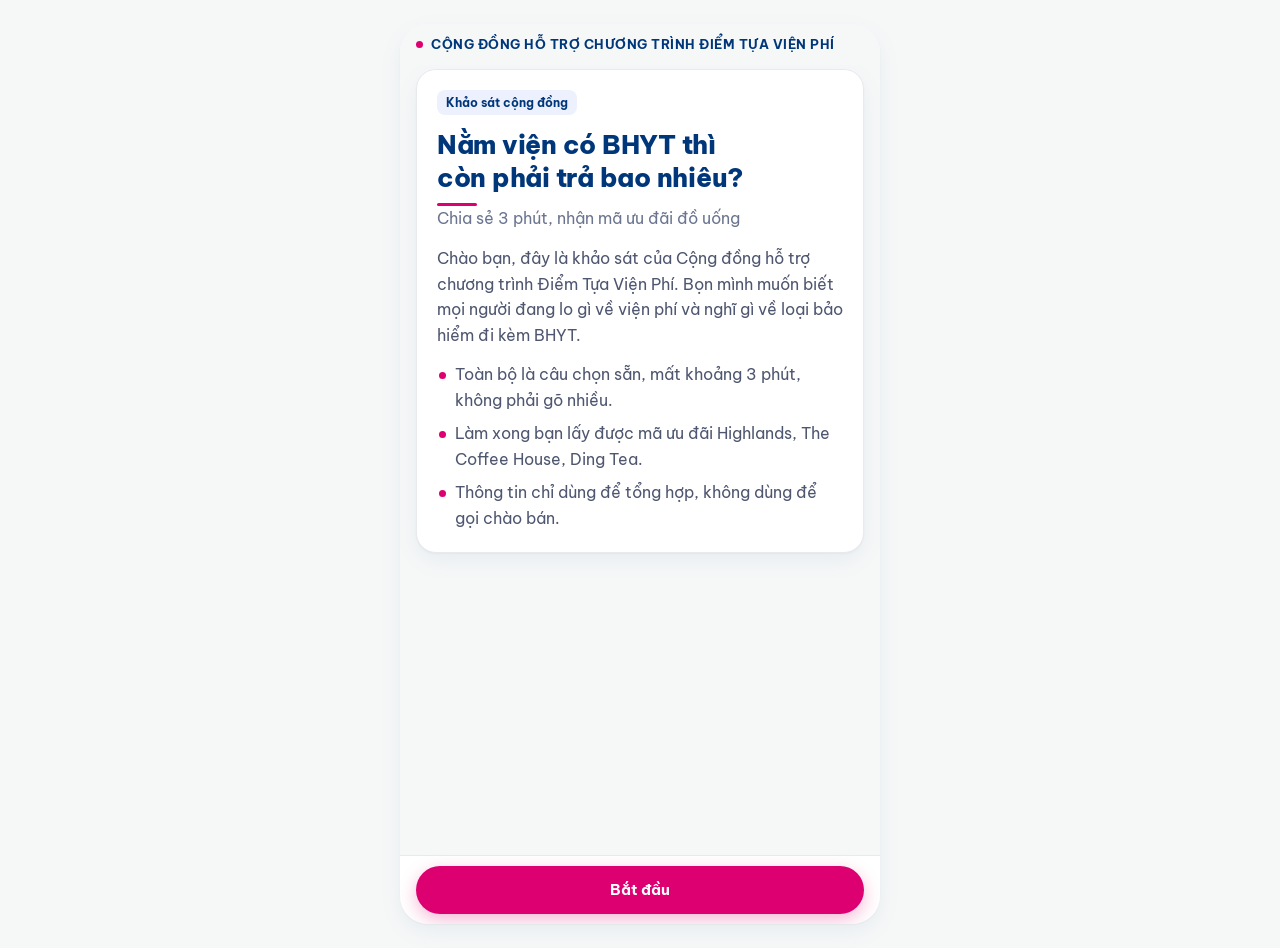
==== khao-sat/index.html @ 8a43d60e "Thêm trang khảo sát /khao-sat (insight thị trường Điểm Tựa Viện Phí) Form nhiều bước theo file khao-" ====
<!doctype html>
<html lang="vi">
<head>
<meta charset="utf-8">
<meta name="viewport" content="width=device-width, initial-scale=1, viewport-fit=cover">
<title>Khảo sát Điểm Tựa Viện Phí</title>
<meta name="description" content="Khảo sát 3 phút của Cộng đồng hỗ trợ chương trình Điểm Tựa Viện Phí về chi phí nằm viện và bảo hiểm đi kèm BHYT.">
<meta name="robots" content="noindex, nofollow">
<link rel="icon" type="image/svg+xml" href="../assets/img/favicon.svg">
<meta name="theme-color" content="#00377A">
<link rel="preconnect" href="https://fonts.googleapis.com">
<link rel="preconnect" href="https://fonts.gstatic.com" crossorigin>
<link rel="stylesheet" href="https://fonts.googleapis.com/css2?family=Be+Vietnam+Pro:wght@400;500;600;700;800&family=Roboto+Mono:wght@500;600&display=swap">
<link rel="stylesheet" href="../assets/css/tokens.css">
<link rel="stylesheet" href="../assets/css/main.css">
<link rel="stylesheet" href="../assets/css/khao-sat.css">
</head>
<body class="ks-body">

<div class="ks-shell" id="ks-shell">
  <div class="ks-top" id="ks-top">
    <div class="ks-brand">Cộng đồng hỗ trợ chương trình Điểm Tựa Viện Phí</div>
    <div class="ks-progress" id="ks-progress">
      <div class="ks-progress__row"><span id="ks-progress-label"></span><span class="ks-progress__pct" id="ks-progress-pct"></span></div>
      <div class="ks-progress__bar"><span class="ks-progress__fill" id="ks-progress-fill"></span></div>
    </div>
  </div>
  <main class="ks-main" id="ks-main"><div class="card ks-card" id="ks-card"></div></main>
  <div class="ks-bottom" id="ks-bottom"></div>
</div>

<script type="module" src="../assets/js/khao-sat.js"></script>
</body>
</html>
---- assets/css/tokens.css ----
/* Bố cục: trang dài một cột trên điện thoại, 2 cột ở hero và các nhóm thẻ trên máy tính; họ màu theo landing Điểm Tựa Viện Phí */
:root {
  color-scheme: light;

  --navy: #00377A;
  --navy-deep: #00244F;
  --pink: #DD0071;
  --pink-hover: #B80060;
  --pink-tint: #FCE8F1;
  --pink-lite: #FFA6CD;
  --blue-tint: #EDF1FD;
  --sky: #5BC5F2;

  --ink: #101523;
  --muted: #4E5670;
  --muted-2: #6B7590;
  --outer: #E7EBF3;
  --page: #F6F8F8;
  --card: #FFFFFF;
  --line: #E8EAEE;
  --line-2: #CDD1DB;

  --ok: #1E7A58;
  --ok-bg: #EAF7F1;
  --warn: #7A4A00;
  --warn-bg: #FFF3CD;
  --danger: #C42B1C;
  --danger-bg: #FEF0EE;

  --r-tag: 8px;
  --r-ctrl: 14px;
  --r-card: 20px;
  --r-lg: 28px;

  --shadow-card: 0 1px 2px rgba(16, 21, 35, .04), 0 8px 24px rgba(0, 55, 122, .06);
  --shadow-pink: 0 6px 18px rgba(221, 0, 113, .28);

  --f-ui: "Be Vietnam Pro", system-ui, -apple-system, "Segoe UI", Roboto, sans-serif;
  --f-num: "Roboto Mono", ui-monospace, SFMono-Regular, Menlo, monospace;

  --gutter: max(16px, env(safe-area-inset-left, 0px));
  --gutter-r: max(16px, env(safe-area-inset-right, 0px));
  --maxw: 1120px;

  --sky-soft: #E8F2FE;
  --media-radius: 20px;
  --media-border: 1px solid rgba(0, 55, 122, 0.08);
}
---- assets/css/main.css ----
*{box-sizing:border-box}
html{scroll-padding-top:84px}
@media (prefers-reduced-motion:no-preference){html{scroll-behavior:smooth}}
body{margin:0;background:var(--outer);color:var(--muted);font-family:var(--f-ui);font-size:15.5px;line-height:1.65;-webkit-font-smoothing:antialiased}
b,strong{color:var(--ink)}
img{max-width:100%}
h1,h2,h3{margin:0;line-height:1.25;text-wrap:balance;color:var(--navy)}
p{margin:0}
a{color:var(--navy)}
button{font:inherit}
.hl-pink{color:var(--pink);font-weight:800}
:focus-visible{outline:2px solid var(--pink);outline-offset:2px;border-radius:8px}
.sr{position:absolute;width:1px;height:1px;overflow:hidden;clip:rect(0 0 0 0)}
.muted{color:var(--muted)}
.small{font-size:13.5px}
.src{font-size:12.5px;color:var(--muted-2)}
.num{font-family:var(--f-num);font-variant-numeric:tabular-nums}
.eyebrow{font-size:12.5px;font-weight:700;letter-spacing:.09em;text-transform:uppercase;color:var(--muted-2)}
[data-icon]{display:inline-flex;width:20px;height:20px}
[data-icon] svg{width:100%;height:100%}

/* buttons, chips, pills */
.btn{display:inline-flex;align-items:center;gap:8px;white-space:nowrap;border:0;border-radius:999px;padding:12px 22px;font-weight:700;font-size:14.5px;text-decoration:none;cursor:pointer;transition:background .15s,transform .15s}
.btn--pink{background:var(--pink);color:#fff;box-shadow:var(--shadow-pink)}
.btn--pink:hover{background:var(--pink-hover)}
.btn--sm{padding:9px 18px;font-size:14px}
.btn--ghost{background:transparent;color:var(--pink);border:1.5px solid var(--pink);box-shadow:none;padding:6px 14px;font-size:13px}
.btn--ghost:hover{background:var(--pink-tint)}
.btn--ghost.is-done{background:var(--pink);color:#fff}
.pill{display:inline-flex;align-items:center;gap:8px;width:fit-content;background:#fff;color:var(--pink-hover);font-size:12.5px;font-weight:700;padding:6px 12px;border-radius:999px;box-shadow:var(--shadow-card)}
.pill::before{content:"";width:7px;height:7px;border-radius:50%;background:var(--pink)}
.chips{display:flex;flex-wrap:wrap;gap:8px}
.chip{border:1px solid var(--line-2);background:#fff;color:var(--navy);font-size:13.5px;font-weight:600;padding:7px 14px;border-radius:999px;cursor:pointer}
.chip:hover{border-color:var(--pink);color:var(--pink)}
.chip[aria-selected="true"]{background:var(--navy);border-color:var(--navy);color:#fff}
.tag{display:inline-flex;align-items:center;font-size:12px;font-weight:700;padding:3px 9px;border-radius:var(--r-tag);white-space:nowrap}
.tag--ok{background:var(--ok-bg);color:var(--ok)}
.tag--warn{background:var(--warn-bg);color:var(--warn)}
.tag--pink{background:var(--pink-tint);color:var(--pink-hover)}
.tag--blue{background:var(--blue-tint);color:var(--navy)}
.callout{border-radius:14px;padding:12px 14px;font-size:13.5px;line-height:1.5;border-left:3px solid var(--warn)}
.callout--warn{background:var(--warn-bg);color:var(--warn)}

/* topbar */
body::before{content:"";position:fixed;inset:0 0 auto;height:env(safe-area-inset-top,0px);z-index:30;background:var(--outer)}
.topbar{position:sticky;top:env(safe-area-inset-top,0px);z-index:20;padding:10px var(--gutter-r) 0 var(--gutter)}
.topbar__in{max-width:var(--maxw);margin:0 auto;display:flex;align-items:center;gap:18px;background:rgba(255,255,255,.92);backdrop-filter:blur(10px);border-radius:0 0 20px 20px;padding:10px 12px 10px 20px;box-shadow:var(--shadow-card)}
.brand{display:flex;align-items:center;gap:10px;text-decoration:none;color:var(--navy);font-size:15px;white-space:nowrap}
.brand b{font-weight:800}
.brand__mark{width:26px;height:26px;border-radius:8px;background:linear-gradient(135deg,var(--navy),#1B5BB0);position:relative;flex:none}
.brand__mark::before,.brand__mark::after{content:"";position:absolute;background:#fff;border-radius:2px;left:50%;top:50%;transform:translate(-50%,-50%)}
.brand__mark::before{width:12px;height:4px}
.brand__mark::after{width:4px;height:12px}

/* brand logos: MB Life đứng trước ACCESSTRADE */
.brand-logos{display:inline-flex;align-items:center;gap:10px;flex-shrink:0}
.brand-logos img{height:22px;width:auto;object-fit:contain;display:block}
.brand-logos__sep{width:1px;height:18px;background:var(--line-2)}
@media (min-width:860px){.brand-logos img{height:26px}}

.topnav{display:flex;gap:4px;margin-left:auto}
.topnav a{color:var(--ink);text-decoration:none;font-size:14px;font-weight:600;padding:6px 10px;border-radius:8px}
.topnav a:hover{color:var(--pink)}
@media (max-width:860px){.topnav{display:none}.topbar .btn{margin-left:auto}}
@media (min-width:861px) and (max-width:1099px){.brand__text{display:none}}
@media (max-width:420px){.brand__text{display:none}.topbar__in{padding-left:14px;gap:10px}.topbar .btn{padding:8px 14px;font-size:13px}}

/* thông báo cho khách không phải publisher/CTV */
.customer-notice{padding:0 var(--gutter-r) 0 var(--gutter)}
.customer-notice__in{max-width:var(--maxw);margin:10px auto 0;background:var(--navy-deep);border-radius:14px;padding:10px 18px;display:flex;flex-wrap:wrap;align-items:center;justify-content:center;gap:4px 10px;text-align:center}
.customer-notice__in span{color:#C9D3E6;font-size:13.5px}
.customer-notice__in a{color:#fff;font-weight:700;font-size:13.5px;text-decoration:none;white-space:nowrap}
.customer-notice__in a:hover{text-decoration:underline}

/* hero */
.hero{padding:0 var(--gutter-r) 0 var(--gutter)}
.hero > *{max-width:var(--maxw);margin-inline:auto}
.hero__in{display:grid;grid-template-columns:minmax(0,1.1fr) minmax(0,.9fr);gap:36px;align-items:center;margin-top:-1px;padding:44px 40px 40px;border-radius:0 0 var(--r-lg) var(--r-lg);overflow:hidden;position:relative;
  background:radial-gradient(120% 90% at 100% 0%,#FBE3EF 0%,rgba(251,227,239,0) 55%),radial-gradient(90% 80% at 0% 100%,#DDEBFB 0%,rgba(221,235,251,0) 60%),linear-gradient(180deg,#F2F6FE,#F7F2F8)}
/* Khi có ảnh minh họa MB Life (gia đình trên khiên 2 lớp): chỉ hiện trên desktop, không đè lên ô tìm kiếm */
@media (min-width:960px){
  .hero__in--with-art{
    background:
      linear-gradient(90deg,#F2F6FE 0%,rgba(242,246,254,.94) 48%,rgba(242,246,254,.25) 100%),
      url("../img/hero-family-clean.webp") right center / cover no-repeat,
      radial-gradient(120% 90% at 100% 0%,#FBE3EF 0%,rgba(251,227,239,0) 55%),radial-gradient(90% 80% at 0% 100%,#DDEBFB 0%,rgba(221,235,251,0) 60%),linear-gradient(180deg,#F2F6FE,#F7F2F8);
  }
}
.hero__watermark{position:absolute;top:-30px;right:-30px;width:220px;height:220px;color:var(--navy);opacity:.06;pointer-events:none;z-index:0}
@media (max-width:860px){.hero__watermark{width:160px;height:160px;top:-20px;right:-24px}}
.hero__copy{display:grid;gap:16px;min-width:0;position:relative;z-index:1}
.hero__art{position:relative;z-index:1;display:grid;gap:14px}
.hero__photo{width:100%;aspect-ratio:21/9;object-fit:cover;border-radius:var(--r-card);box-shadow:0 14px 34px rgba(0,55,122,.12)}
@media (min-width:960px){.hero__in--with-art .hero__photo{display:none}}
h1{font-size:clamp(30px,4.6vw,44px);font-weight:800;color:var(--navy);letter-spacing:-.01em}
h1 span{color:var(--pink)}
.hero__lead{font-size:16.5px;color:var(--muted);max-width:52ch}
.hero__lead b{color:var(--navy)}
.searchbox{position:relative;margin-top:4px}
.searchbox input{width:100%;font:inherit;font-size:16px;padding:16px 18px 16px 50px;border:1.5px solid transparent;border-radius:18px;background:#fff;color:var(--ink);box-shadow:0 10px 30px rgba(0,55,122,.10)}
.searchbox input:focus{outline:none;border-color:var(--pink)}
.searchbox__icon{position:absolute;left:18px;top:50%;transform:translateY(-50%);color:var(--muted-2)}
@media (max-width:860px){.hero__in{grid-template-columns:1fr;padding:28px 20px 24px;gap:24px}}

/* hero results */
.hero__results{margin-top:16px;display:grid;gap:10px}
.hero__results .count{font-size:13.5px;color:var(--muted);padding-inline:4px}

/* bill (hero art) */
.bill{background:#fff;border-radius:var(--r-card);box-shadow:0 18px 50px rgba(0,55,122,.14);overflow:hidden;font-size:14.5px}
.bill__head{padding:16px 20px;border-bottom:1px dashed var(--line-2);display:grid;gap:4px}
.bill__head b{color:var(--navy)}
.bill__head small{color:var(--muted);font-size:12.5px;line-height:1.5}
.bill table{width:100%;border-collapse:collapse}
.bill td{padding:9px 20px;border-bottom:1px dashed var(--line)}
.bill td:last-child{text-align:right;font-family:var(--f-num);white-space:nowrap}
.bill tr.sub td{color:var(--muted);font-size:13.5px}
.bill tr.total td{font-weight:700;color:var(--navy);border-bottom:0}
.bill__pay{display:grid;grid-template-columns:1fr 1fr}
.bill__pay > div{padding:14px 20px;display:grid;gap:2px}
.bill__pay small{font-size:12px;font-weight:700;color:var(--muted-2);text-transform:uppercase;letter-spacing:.05em}
.bill__pay b{font-family:var(--f-num);font-size:28px;color:var(--navy);line-height:1.2}
.bill__pay > div:last-child{background:var(--pink-tint)}
.bill__pay > div:last-child b{color:var(--pink)}
.bill__note{padding:10px 20px 14px;font-size:12px;color:var(--muted-2);border-top:1px solid var(--line)}

/* stats */
.stats{display:grid;grid-template-columns:repeat(4,1fr);gap:12px;margin-top:16px}
.stat{background:#fff;border-radius:16px;padding:14px 16px;box-shadow:var(--shadow-card)}
.stat__icon{display:flex;width:30px;height:30px;border-radius:9px;background:var(--blue-tint);color:var(--navy);align-items:center;justify-content:center;margin-bottom:8px}
.stat__icon svg{width:17px;height:17px}
.stat b{display:block;font-size:24px;font-weight:800;color:var(--navy);line-height:1.2}
.stat span{font-size:13px;color:var(--muted)}
@media (max-width:720px){.stats{grid-template-columns:repeat(2,1fr)}}
.stats__src{margin-top:8px;padding-inline:4px}

/* page + sections */
.page{max-width:var(--maxw);margin:16px auto 0;background:var(--page);border-radius:var(--r-lg) var(--r-lg) 0 0;padding:8px 40px 40px}
@media (max-width:860px){.page{margin-inline:0;padding:4px max(16px,env(safe-area-inset-right,0px)) 32px max(16px,env(safe-area-inset-left,0px));border-radius:var(--r-lg) var(--r-lg) 0 0}}
.sec{padding-block:44px 8px;display:grid;gap:18px}
.sec + .sec{border-top:1px solid var(--line)}
.sec__head{display:grid;gap:6px;max-width:68ch}
.sec__head h2{font-size:clamp(22px,3vw,28px);font-weight:800;color:var(--navy)}
.sec__head h2::after{content:"";display:block;width:40px;height:3px;border-radius:3px;background:var(--pink);margin-top:10px}
.sec__lead{color:var(--muted);margin-top:4px}
.subhead{font-size:17px;color:var(--navy);margin-top:10px}
.grid2{display:grid;grid-template-columns:repeat(auto-fit,minmax(min(100%,320px),1fr));gap:14px}
.grid2 > *{min-width:0}
.card{background:var(--card);border:1px solid var(--line);border-radius:var(--r-card);padding:20px;box-shadow:var(--shadow-card);display:grid;gap:12px;align-content:start}
.card--tint{background:linear-gradient(160deg,#fff,var(--blue-tint))}
.card__title{font-size:17px;color:var(--navy)}
.scroll{overflow-x:auto}

/* lists */
.dots{list-style:none;margin:0;padding:0;display:grid;gap:8px}
.dots li{position:relative;padding-left:18px}
.dots li::before{content:"";position:absolute;left:2px;top:.62em;width:7px;height:7px;border-radius:50%;background:var(--pink)}
.dots--ok li::before{background:var(--ok)}
.dots--no li::before{background:var(--danger)}
.numlist{margin:0;padding:0;list-style:none;counter-reset:n;display:grid;gap:10px}
.numlist li{counter-increment:n;display:grid;grid-template-columns:28px 1fr;gap:10px;align-items:start}
.numlist li::before{content:counter(n);width:28px;height:28px;border-radius:50%;background:var(--blue-tint);color:var(--navy);font-weight:700;font-size:13.5px;display:grid;place-items:center}

/* onboarding */
.onboard__bar{height:8px;border-radius:8px;background:var(--blue-tint);overflow:hidden}
.onboard__bar span{display:block;height:100%;width:0;background:linear-gradient(90deg,var(--pink),#F0529C);border-radius:8px;transition:width .3s}
.onboard__count{font-size:13.5px;font-weight:600;color:var(--muted)}
.check{list-style:none;margin:0;padding:0;display:grid}
.check label{display:flex;gap:12px;align-items:flex-start;padding:12px 4px;border-top:1px solid var(--line);cursor:pointer}
.check input{appearance:none;flex:none;width:22px;height:22px;border-radius:7px;border:1.5px solid var(--line-2);background:#fff;margin-top:1px;display:grid;place-items:center;cursor:pointer}
.check input:checked{background:var(--pink);border-color:var(--pink)}
.check input:checked::after{content:"";width:6px;height:11px;border:solid #fff;border-width:0 2.5px 2.5px 0;transform:rotate(45deg) translate(-1px,-1px)}
.check input:checked + span{color:var(--muted-2);text-decoration:line-through}
.check a{font-weight:600;color:var(--pink-hover);white-space:nowrap}

/* plans */
.plans{display:grid;grid-template-columns:1fr 1fr;gap:14px}
@media (max-width:720px){.plans{grid-template-columns:1fr}}
.plan{position:relative;background:#fff;border:1.5px solid var(--line);border-radius:var(--r-card);padding:22px;display:grid;gap:12px;box-shadow:var(--shadow-card);align-content:start}
.plan--adv{border-color:var(--pink-lite);background:linear-gradient(170deg,#fff 40%,var(--pink-tint))}
.plan__badge{position:absolute;top:16px;right:16px;background:var(--pink);color:#fff;font-size:12px;font-weight:700;padding:4px 10px;border-radius:999px}
.plan h3{font-size:17px;color:var(--navy)}
.plan__price{font-size:14px;color:var(--muted)}
.plan__price b{font-size:32px;font-weight:800;color:var(--navy);letter-spacing:-.01em}
.plan__fit{font-size:13.5px;color:var(--muted);border-top:1px solid var(--line);padding-top:12px}
.plan__fit b{color:var(--navy)}

/* video card (facade: ảnh bìa + bấm mới tải video, không autoplay sẵn) */
.video-card{position:relative;width:100%;aspect-ratio:16/9;border-radius:var(--media-radius);overflow:hidden;background:var(--sky-soft);border:var(--media-border);box-shadow:var(--shadow-card);cursor:pointer}
.video-card img,.video-card video,.video-card iframe{width:100%;height:100%;object-fit:cover;display:block;border:0}
.video-card__play{position:absolute;left:50%;top:50%;transform:translate(-50%,-50%);width:60px;height:60px;border-radius:50%;border:0;background:var(--pink);color:#fff;display:grid;place-items:center;box-shadow:0 10px 25px rgba(221,0,113,.38);transition:transform .18s ease,background .18s ease}
.video-card__play svg{width:22px;height:22px}
.video-card:hover .video-card__play{transform:translate(-50%,-50%) scale(1.07);background:var(--pink-hover)}
.video-card__badge{position:absolute;left:14px;bottom:14px;background:rgba(0,55,122,.85);color:#fff;font-size:12.5px;font-weight:600;padding:5px 12px;border-radius:999px;backdrop-filter:blur(4px)}

/* lưới tài liệu dạng ảnh (kho ấn phẩm MB Life cho CTV tải về) */
.media-grid{display:grid;grid-template-columns:1fr;gap:16px}
@media (min-width:768px){.media-grid{grid-template-columns:repeat(3,minmax(0,1fr));gap:20px}}
.media-card{background:#fff;border-radius:var(--media-radius);padding:14px;border:var(--media-border);box-shadow:var(--shadow-card);display:grid;gap:12px;min-width:0}
.media-card__thumb{width:100%;aspect-ratio:4/3;border-radius:14px;overflow:hidden;background:var(--sky-soft)}
.media-card__thumb img{width:100%;height:100%;object-fit:cover;object-position:top center}
.media-card b{color:var(--navy);font-size:14.5px}
.media-card small{color:var(--muted);font-size:12.5px}
.media-img__missing{display:flex;align-items:center;justify-content:center;width:100%;height:100%;min-height:40px;font-size:12px;color:var(--muted-2);text-align:center;padding:8px}
.brand-logos img.media-img[style*="display: none"] + .brand-logos__sep{display:none}

/* pricer */
.pricer__head{display:grid;gap:2px}
.pricer__head h3{font-size:17px;color:var(--navy)}
.ages{display:flex;flex-wrap:wrap;gap:8px}
.ages button{border:1px solid var(--line-2);background:#fff;border-radius:12px;padding:8px 12px;font-family:var(--f-num);font-size:14px;color:var(--navy);cursor:pointer;min-width:66px}
.ages button[aria-checked="true"]{background:var(--navy);border-color:var(--navy);color:#fff}
.ages button:hover{border-color:var(--pink)}
.pricer__out{display:grid;grid-template-columns:1fr 1fr;gap:12px}
@media (max-width:520px){.pricer__out{grid-template-columns:1fr}}
.price-box{border-radius:16px;padding:14px 16px;background:var(--blue-tint);display:grid;gap:4px}
.price-box--adv{background:var(--pink-tint)}
.price-box small{font-size:12.5px;font-weight:700;color:var(--muted)}
.price-box b{font-family:var(--f-num);font-size:24px;color:var(--navy)}
.price-box span{font-size:13.5px;color:var(--muted)}
.price-box span em{font-style:normal;font-weight:700;color:var(--pink-hover)}

/* waits */
.waits{display:grid;grid-template-columns:repeat(3,1fr);gap:12px}
@media (max-width:720px){.waits{grid-template-columns:1fr}}
.wait{background:#fff;border:1px solid var(--line);border-radius:16px;padding:16px;display:grid;grid-template-columns:auto 1fr;gap:4px 14px;align-items:center;box-shadow:var(--shadow-card)}
.wait b{font-size:34px;font-weight:800;color:var(--pink);line-height:1;grid-row:span 2}
.wait small{font-size:12px;font-weight:700;color:var(--muted-2);text-transform:uppercase;letter-spacing:.05em}
.wait span{font-size:14px}

/* calc */
.calc__fields{display:grid;grid-template-columns:repeat(3,minmax(0,1fr));gap:12px}
@media (max-width:720px){.calc__fields{grid-template-columns:1fr}}
.calc__fields label{display:flex;flex-direction:column;gap:4px;font-size:14px;font-weight:600;color:var(--navy)}
.calc__fields .hint{font-size:12.5px;font-weight:500;color:var(--muted-2);margin-bottom:4px}
.calc__fields .field{position:relative;display:block;margin-top:auto}
.calc__fields .unit{position:absolute;right:14px;top:50%;transform:translateY(-50%);font-size:13px;color:var(--muted-2);font-weight:500;pointer-events:none}
.calc__fields select{margin-top:auto}
.calc__fields input,.calc__fields select{font:inherit;font-size:16px;color:var(--ink);padding:11px 14px;border-radius:var(--r-ctrl);border:1.5px solid var(--line-2);background:#fff;width:100%}
.calc__fields input{padding-right:56px}
.calc__fields input:focus,.calc__fields select:focus{outline:none;border-color:var(--pink)}
.calc__qs{display:grid;grid-template-columns:repeat(2,minmax(0,1fr));gap:12px;margin:16px 0 18px}
@media (max-width:720px){.calc__qs{grid-template-columns:1fr}}
.seg{border:0;margin:0;padding:0;min-width:0}
.seg legend{font-size:14px;font-weight:600;color:var(--navy);padding:0;margin-bottom:8px}
.seg__opts{display:grid;grid-template-columns:1fr 1fr;gap:4px;background:var(--blue-tint);border-radius:var(--r-ctrl);padding:4px}
.seg__opts label{position:relative;cursor:pointer}
.seg__opts input{position:absolute;opacity:0;inset:0;margin:0;cursor:pointer}
.seg__opts span{display:flex;align-items:center;justify-content:center;text-align:center;min-height:44px;padding:6px 10px;border-radius:10px;font-size:14px;font-weight:600;color:var(--muted);transition:background .15s,color .15s}
.seg__opts input:checked + span{background:#fff;color:var(--pink);box-shadow:0 1px 3px rgba(0,55,122,.14)}
.seg__opts input:focus-visible + span{outline:2px solid var(--pink);outline-offset:1px}
.seg__note{font-size:12.5px;color:var(--muted-2);margin:8px 2px 0;line-height:1.5}
.seg.is-off .seg__opts{opacity:.45}
.seg.is-off .seg__opts label,.seg.is-off .seg__opts input{cursor:not-allowed}
.calc__out{display:grid;gap:14px;border-top:1px solid var(--line);padding-top:16px}
.calc__total{margin:0;font-size:14.5px;color:var(--muted)}
.calc__total b{font-family:var(--f-num);color:var(--navy);font-size:16px}
.calc__legend{display:flex;flex-wrap:wrap;gap:6px 16px;font-size:12.5px;color:var(--muted)}
.calc__legend span{display:inline-flex;align-items:center;gap:6px}
.calc__legend span::before{content:"";width:12px;height:12px;border-radius:4px;background:currentColor}
.lg-bhyt::before{background:#9DB3D9 !important}.lg-mb::before{background:var(--ok) !important}.lg-self::before{background:var(--danger) !important}
.cres{display:grid;gap:6px}
.cres__head{display:flex;justify-content:space-between;align-items:flex-end;gap:12px}
.cres__title{font-size:15px;font-weight:700;color:var(--navy)}
.cres__self{font-family:var(--f-num);font-weight:600;font-size:18px;color:var(--danger);text-align:right;line-height:1.2}
.cres__self small{display:block;font-family:var(--f-ui);font-size:12px;font-weight:500;color:var(--muted)}
.cres__self.is-zero{color:var(--ok)}
.cres__bar{display:flex;height:14px;border-radius:14px;overflow:hidden;background:var(--blue-tint)}
.cres__bar span{display:block;height:100%;transition:width .3s}
.seg-bhyt{background:#9DB3D9}.seg-mb{background:var(--ok)}.seg-self{background:var(--danger)}
.cres__detail{margin:0;font-size:12.5px;color:var(--muted)}

/* flow */
.flow{display:grid;grid-template-columns:280px 1fr;gap:14px;align-items:start}
@media (max-width:860px){.flow{grid-template-columns:1fr}}
.flow__tabs{list-style:none;margin:0;padding:0;display:grid;gap:6px;counter-reset:f}
@media (max-width:860px){.flow__tabs{display:flex;overflow-x:auto;scrollbar-width:none;padding-bottom:4px}}
.flow__tabs button{counter-increment:f;width:100%;display:flex;gap:12px;align-items:center;text-align:left;border:1px solid transparent;background:transparent;padding:10px 12px;border-radius:14px;cursor:pointer;color:var(--muted);font-weight:600;font-size:14.5px}
.flow__tabs button::before{content:counter(f);flex:none;width:28px;height:28px;border-radius:50%;display:grid;place-items:center;background:#fff;border:1px solid var(--line-2);font-size:13px;color:var(--navy)}
.flow__tabs button[aria-selected="true"]{background:#fff;border-color:var(--line);color:var(--navy);box-shadow:var(--shadow-card)}
.flow__tabs button[aria-selected="true"]::before{background:var(--pink);border-color:var(--pink);color:#fff}
@media (max-width:860px){.flow__tabs li{flex:none}.flow__tabs button{white-space:nowrap}}
.flow__panel h3{font-size:20px;color:var(--navy)}

/* script block */
.script{background:var(--page);border:1px solid var(--line);border-radius:16px;padding:14px 16px;display:grid;gap:10px}
.script__bar{display:flex;justify-content:space-between;align-items:center;gap:10px}
.script__bar span{font-size:12px;font-weight:700;letter-spacing:.06em;text-transform:uppercase;color:var(--muted-2)}
.script p{white-space:pre-line}

/* buy */
.buy{display:grid;grid-template-columns:minmax(0,.9fr) minmax(0,1.1fr);gap:14px;align-items:start}
@media (max-width:860px){.buy{grid-template-columns:1fr}}
.timeline{list-style:none;margin:0;padding:0;display:grid;gap:0;counter-reset:t}
.timeline li{counter-increment:t;display:grid;grid-template-columns:36px 1fr;gap:4px 14px;position:relative;padding-bottom:16px}
.timeline li::before{content:counter(t);width:32px;height:32px;border-radius:50%;background:#fff;border:1.5px solid var(--line-2);display:grid;place-items:center;font-weight:700;font-size:13.5px;color:var(--navy);grid-row:span 3;z-index:1}
.timeline li::after{content:"";position:absolute;left:15.5px;top:34px;bottom:0;width:1.5px;background:var(--line-2)}
.timeline li:last-child::after{display:none}
.timeline li.hot::before{background:var(--pink);border-color:var(--pink);color:#fff}
.timeline .grp{font-size:11.5px;font-weight:700;letter-spacing:.07em;text-transform:uppercase;color:var(--muted-2)}
.timeline h4{margin:0;font-size:15.5px;color:var(--navy);display:flex;gap:8px;flex-wrap:wrap;align-items:center}
.timeline p{font-size:14px;color:var(--muted)}
.note h3{font-size:17px;color:var(--navy)}

/* objections */
.chips--filter .chip{font-size:13.5px}
.objs{display:grid;grid-template-columns:repeat(auto-fill,minmax(min(100%,340px),1fr));gap:14px}
.obj{background:#fff;border:1px solid var(--line);border-radius:var(--r-card);padding:20px;display:grid;gap:12px;align-content:start;box-shadow:var(--shadow-card)}
.obj__say{font-size:17px;font-weight:700;color:var(--navy);display:flex;gap:10px}
.obj__say::before{content:"";flex:none;width:4px;border-radius:4px;background:var(--pink-lite)}
.obj__row{display:grid;gap:2px;font-size:14px}
.obj__row small{font-size:11.5px;font-weight:700;letter-spacing:.07em;text-transform:uppercase;color:var(--muted-2)}
.obj__row--no{background:var(--danger-bg);border-radius:12px;padding:10px 12px}
.obj__row--no small{color:var(--danger)}
.obj__row--no span{color:#8A1F14}

/* faq */
.faq{display:grid;gap:22px}
.faq__group{display:grid;gap:8px}
.faq__group h3{font-size:15px;color:var(--muted-2);text-transform:uppercase;letter-spacing:.06em}
details.qa{background:#fff;border:1px solid var(--line);border-radius:16px;box-shadow:var(--shadow-card)}
details.qa summary{list-style:none;cursor:pointer;padding:15px 18px;font-weight:600;color:var(--navy);display:flex;gap:14px;justify-content:space-between;align-items:center}
details.qa summary::-webkit-details-marker{display:none}
details.qa summary::after{content:"";flex:none;width:10px;height:10px;border:solid var(--muted-2);border-width:0 2px 2px 0;transform:rotate(45deg);margin-top:-4px;transition:transform .2s}
details.qa[open] summary::after{transform:rotate(-135deg);margin-top:4px}
.qa__body{padding:0 18px 16px;display:grid;gap:10px}
.ask{grid-template-columns:1fr}
.ask h3{font-size:17px;color:var(--navy)}
.ask textarea{font:inherit;font-size:16px;padding:12px 14px;border-radius:var(--r-ctrl);border:1.5px solid var(--line-2);width:100%;resize:vertical;color:var(--ink)}
.ask textarea:focus{outline:none;border-color:var(--pink)}

/* claim */
.claim{list-style:none;margin:0;padding:0;display:grid;grid-template-columns:repeat(3,1fr);gap:14px;counter-reset:c}
@media (max-width:860px){.claim{grid-template-columns:1fr}}
.claim li{counter-increment:c;background:#fff;border:1px solid var(--line);border-radius:var(--r-card);padding:20px;display:grid;gap:8px;align-content:start;box-shadow:var(--shadow-card)}
.claim li::before{content:"Bước " counter(c);font-size:12px;font-weight:700;letter-spacing:.06em;text-transform:uppercase;color:var(--pink)}
.claim h4{margin:0;font-size:16px;color:var(--navy)}
.claim p{font-size:14px;color:var(--muted)}
.tbl{width:100%;border-collapse:collapse;font-size:14.5px}
.tbl th,.tbl td{text-align:left;padding:10px 12px;border-bottom:1px solid var(--line);vertical-align:top}
.tbl th{font-size:12px;font-weight:700;letter-spacing:.05em;text-transform:uppercase;color:var(--muted-2)}
.tbl tr:last-child td{border-bottom:0}
.tbl td:first-child{font-weight:600;color:var(--navy);white-space:nowrap}
.tbl .r{text-align:right;font-family:var(--f-num)}

/* bridge */
.bridge{margin-top:18px;font-size:14.5px;color:var(--muted);text-align:center}
.bridge a{font-weight:700;white-space:nowrap}

/* rules */
.pairs{display:grid;gap:10px}
.pair{display:grid;grid-template-columns:1fr 1fr;border-radius:var(--r-card);overflow:hidden;border:1px solid var(--line);box-shadow:var(--shadow-card)}
.pair > div{padding:14px 18px;display:grid;gap:4px;font-size:14.5px}
.pair small{font-size:11.5px;font-weight:700;letter-spacing:.07em;text-transform:uppercase}
.pair__ok{background:#fff}
.pair__ok small{color:var(--ok)}
.pair__no{background:var(--danger-bg)}
.pair__no small{color:var(--danger)}
.pair__no span{color:#8A1F14}
@media (max-width:620px){.pair{grid-template-columns:1fr}}

/* commission */
.comm__big{font-size:48px;font-weight:800;color:var(--pink);line-height:1}

/* materials */
.mats{display:grid;grid-template-columns:repeat(auto-fill,minmax(min(100%,300px),1fr));gap:12px}
.mat{display:flex;gap:14px;align-items:center;background:#fff;border:1px solid var(--line);border-radius:16px;padding:14px 16px;text-decoration:none;color:var(--ink);box-shadow:var(--shadow-card);transition:border-color .15s,transform .15s}
.mat:hover{border-color:var(--pink-lite);transform:translateY(-1px)}
.mat__icon{flex:none;width:42px;height:42px;border-radius:12px;background:var(--blue-tint);color:var(--navy);display:grid;place-items:center}
.mat b{display:block;color:var(--navy);font-size:14.5px}
.mat small{color:var(--muted);font-size:12.5px}

/* footer */
.foot{background:var(--navy-deep);color:#C9D3E6;padding:32px var(--gutter-r) 40px var(--gutter);font-size:13px}
.foot__in{max-width:var(--maxw);margin:0 auto;display:grid;gap:8px}
.foot a{color:#fff;text-decoration:underline}
.foot a:hover{color:var(--pink-lite)}
.foot__grid{display:grid;gap:18px;grid-template-columns:repeat(auto-fit,minmax(200px,1fr));margin:16px 0;padding-top:16px;border-top:1px solid rgba(255,255,255,.12)}
.foot__grid p{margin:0;line-height:1.7}
.foot__h{font-size:11.5px;font-weight:700;letter-spacing:.07em;text-transform:uppercase;color:#8FA0C2;margin:0 0 8px}
.foot__copy{color:#8FA0C2;font-size:12px;border-top:1px solid rgba(255,255,255,.12);padding-top:16px;margin-top:4px}

/* dock */
.dock{display:none}
@media (max-width:720px){
  .dock{display:grid;grid-template-columns:repeat(4,1fr);position:fixed;left:0;right:0;bottom:0;z-index:25;background:rgba(255,255,255,.96);backdrop-filter:blur(10px);border-top:1px solid var(--line);
    padding:6px max(8px,env(safe-area-inset-right,0px)) calc(6px + env(safe-area-inset-bottom,0px)) max(8px,env(safe-area-inset-left,0px))}
  .dock a{display:grid;justify-items:center;gap:2px;font-size:11.5px;font-weight:600;color:var(--muted);text-decoration:none;padding:6px 2px;border-radius:10px}
  .dock a:hover{color:var(--pink)}
  .foot{padding-bottom:calc(96px + env(safe-area-inset-bottom,0px))}
}

/* zalo float */
.zalo-float{position:fixed;right:max(16px,var(--gutter-r));bottom:16px;z-index:26;width:52px;height:52px;border-radius:50%;background:var(--pink);color:#fff;display:grid;place-items:center;box-shadow:var(--shadow-pink);text-decoration:none;transition:transform .15s}
.zalo-float:hover{transform:scale(1.06)}
.zalo-float span{width:26px;height:26px}
@media (max-width:720px){.zalo-float{bottom:calc(76px + env(safe-area-inset-bottom,0px))}}
---- assets/css/khao-sat.css ----
/* Trang khảo sát /khao-sat. Dùng chung tokens.css + các class gốc (.btn, .tag, .card, .dots) của main.css,
   chỉ thêm phần riêng cho luồng form nhiều bước ở đây. */

html, body { overscroll-behavior-y: contain; }
body.ks-body { margin: 0; background: var(--page); min-height: 100vh; display: flex; flex-direction: column; }

.ks-shell { display: flex; flex-direction: column; min-height: 100vh; max-width: 480px; margin: 0 auto; width: 100%; background: var(--page); }

/* identity bar + progress, sticky trên cùng */
.ks-top { position: sticky; top: 0; z-index: 10; background: var(--page); padding: max(10px, env(safe-area-inset-top, 0px)) 16px 10px; display: grid; gap: 10px; }
.ks-brand { display: flex; align-items: center; gap: 8px; font-size: 12.5px; font-weight: 700; letter-spacing: .04em; text-transform: uppercase; color: var(--navy); }
.ks-brand::before { content: ""; width: 7px; height: 7px; border-radius: 50%; background: var(--pink); flex: none; }
.ks-progress { display: none; }
.ks-progress.is-on { display: grid; gap: 6px; }
.ks-progress__row { display: flex; justify-content: space-between; align-items: baseline; font-size: 12.5px; font-weight: 700; letter-spacing: .04em; text-transform: uppercase; color: var(--muted-2); }
.ks-progress__pct { font-family: var(--f-num); font-size: 14px; font-weight: 700; color: var(--navy); text-transform: none; letter-spacing: 0; }
.ks-progress__bar { height: 6px; border-radius: 6px; background: var(--blue-tint); overflow: hidden; }
.ks-progress__fill { display: block; height: 100%; width: 15%; background: var(--pink); border-radius: 6px; transition: width .35s ease; }

/* vùng nội dung cuộn dọc, không bao giờ cuộn ngang */
.ks-main { flex: 1; min-width: 0; overflow-x: hidden; padding: 4px 16px 24px; display: flex; }
.ks-card { width: 100%; align-self: flex-start; animation: ks-in .22s ease; }
@keyframes ks-in { from { opacity: 0; transform: translateY(6px); } to { opacity: 1; transform: none; } }

.ks-q { font-size: 20px; font-weight: 800; color: var(--navy); margin: 0; }
.ks-hint { display: inline-flex; margin-top: 8px; background: var(--blue-tint); color: var(--navy); font-size: 13px; font-weight: 600; padding: 4px 10px; border-radius: var(--r-tag); }
.ks-note { font-size: 12.5px; color: var(--muted-2); margin-top: 4px; }

/* đáp án dạng thẻ full-width */
.ks-opts { display: grid; gap: 10px; margin-top: 14px; }
.ks-opt { position: relative; display: flex; align-items: center; gap: 12px; text-align: left; width: 100%; background: #fff; border: 1px solid var(--line); border-radius: 12px; padding: 13px 14px; font: inherit; font-size: 15.5px; color: var(--navy); cursor: pointer; transition: background .15s, border-color .15s, opacity .15s; }
.ks-opt__mark { flex: none; width: 18px; height: 18px; border-radius: 50%; border: 1.5px solid var(--navy); display: grid; place-items: center; }
.ks-opt[data-shape="square"] .ks-opt__mark { border-radius: 5px; }
.ks-opt__mark::after { content: ""; width: 9px; height: 9px; border-radius: 50%; background: var(--pink); opacity: 0; transform: scale(.4); transition: opacity .12s, transform .12s; }
.ks-opt[data-shape="square"] .ks-opt__mark::after { border-radius: 2px; }
.ks-opt.is-selected { background: var(--pink-tint); border-color: var(--pink); color: var(--navy-deep); font-weight: 600; }
.ks-opt.is-selected .ks-opt__mark { border-color: var(--pink); }
.ks-opt.is-selected .ks-opt__mark::after { opacity: 1; transform: none; }
.ks-opt.is-locked { opacity: .5; cursor: not-allowed; border-style: dashed; }
.ks-opt__other { flex: 1; min-width: 0; margin-top: 10px; font: inherit; font-size: 15px; padding: 10px 12px; border-radius: 10px; border: 1.5px solid var(--line-2); width: 100%; color: var(--ink); }
.ks-opt__other:focus { outline: none; border-color: var(--pink); }
.ks-opt-wrap { display: grid; gap: 0; }

/* thang điểm 1-5 */
.ks-scale { display: flex; gap: 8px; margin-top: 16px; }
.ks-scale__btn { flex: 1; aspect-ratio: 1; border-radius: 12px; border: 1px solid var(--line); background: #fff; font-family: var(--f-num); font-size: 19px; font-weight: 700; color: var(--navy); cursor: pointer; }
.ks-scale__btn.is-selected { background: var(--pink); border-color: var(--pink); color: #fff; }
.ks-scale__labels { display: flex; justify-content: space-between; margin-top: 8px; font-size: 12px; color: var(--muted-2); }

/* ô Zalo + consent (Phần D) */
.ks-phone { margin-top: 14px; display: grid; gap: 10px; }
.ks-phone.is-hidden { display: none; }
.ks-phone input[type="tel"] { font: inherit; font-size: 20px; font-family: var(--f-num); padding: 12px 14px; border-radius: 12px; border: 1.5px solid var(--line-2); width: 100%; color: var(--ink); }
.ks-phone input[type="tel"]:focus { outline: none; border-color: var(--pink); }
.ks-consent { display: flex; gap: 10px; align-items: flex-start; font-size: 13px; color: var(--muted); cursor: pointer; }
.ks-consent input { margin-top: 2px; flex: none; }
.ks-consent span { flex: 1; min-width: 0; }

/* lỗi bỏ trống */
.ks-error { display: none; margin-top: 12px; background: var(--danger-bg); border-radius: 8px; padding: 10px 12px; gap: 8px; align-items: center; font-size: 13px; font-weight: 600; color: var(--danger); }
.ks-error.is-on { display: flex; }
.ks-error::before { content: ""; width: 7px; height: 7px; border-radius: 50%; background: var(--danger); flex: none; }

/* cảnh báo chọn đủ tối đa (thay cho đỏ) */
.ks-maxwarn { display: none; margin-top: 8px; background: var(--warn-bg); color: var(--warn); font-size: 12.5px; font-weight: 600; padding: 8px 10px; border-radius: 8px; }
.ks-maxwarn.is-on { display: block; }
@keyframes ks-shake { 10%,90%{transform:translateX(-1px)} 20%,80%{transform:translateX(2px)} 30%,50%,70%{transform:translateX(-3px)} 40%,60%{transform:translateX(3px)} }
.ks-shake { animation: ks-shake .35s; }

/* nút điều hướng dưới cùng, ghim đáy */
.ks-bottom { position: sticky; bottom: 0; z-index: 10; background: #fff; border-top: 1px solid var(--line); padding: 10px 16px max(10px, env(safe-area-inset-bottom, 0px)); display: flex; gap: 10px; }
.ks-bottom .btn--ghost { flex: none; }
.ks-bottom .btn--pink { flex: 1; justify-content: center; }

/* màn mở đầu */
.ks-welcome { display: grid; gap: 14px; }
.ks-welcome .card__title { font-size: 26px; font-weight: 800; color: var(--navy); position: relative; padding-bottom: 12px; }
.ks-welcome .card__title::after { content: ""; position: absolute; left: 0; bottom: 0; width: 40px; height: 3px; border-radius: 3px; background: var(--pink); }
.ks-welcome .card__sub { font-size: 15.5px; color: var(--muted-2); }
.ks-gift-box { background: var(--pink-tint); border-radius: 12px; padding: 14px 16px; color: var(--navy-deep); font-size: 14.5px; }
.ks-gift-box b { color: var(--navy); }

/* video + 4 ý sản phẩm */
.ks-video { position: relative; width: 100%; aspect-ratio: 16/9; border-radius: var(--media-radius); overflow: hidden; background: var(--sky-soft); border: var(--media-border); }
.ks-video img, .ks-video iframe { width: 100%; height: 100%; object-fit: cover; display: block; border: 0; }
.ks-video__play { position: absolute; inset: 0; display: grid; place-items: center; background: rgba(0,55,122,.18); border: 0; cursor: pointer; }
.ks-video__play span { width: 56px; height: 56px; border-radius: 50%; background: var(--pink); color: #fff; display: grid; place-items: center; box-shadow: var(--shadow-pink); }
.ks-video__play span svg { width: 22px; height: 22px; }
.ks-points { background: var(--blue-tint); border-radius: 12px; padding: 14px; margin-top: 12px; }
.ks-points .dots { gap: 10px; }
.ks-points .dots li { font-size: 14.5px; }

/* trang cảm ơn */
.ks-voucher { border: 1.5px dashed var(--pink); background: var(--pink-tint); border-radius: 16px; padding: 16px; display: grid; gap: 10px; }
.ks-voucher__title { font-size: 13px; font-weight: 700; letter-spacing: .04em; text-transform: uppercase; color: var(--pink-hover); }
.ks-actions { display: grid; gap: 10px; margin-top: 14px; }
.ks-action { display: flex; align-items: center; gap: 12px; background: var(--blue-tint); border-radius: 14px; padding: 13px 14px; text-decoration: none; color: var(--ink); }
.ks-action__icon { flex: none; width: 36px; height: 36px; border-radius: 10px; background: #fff; color: var(--navy); display: grid; place-items: center; }
.ks-action__icon svg { width: 18px; height: 18px; }
.ks-action b { display: block; color: var(--navy); font-size: 14.5px; }
.ks-action small { color: var(--muted); font-size: 12.5px; }
.ks-action__go { margin-left: auto; color: var(--navy); flex: none; }
.ks-action__go svg { width: 16px; height: 16px; }
.ks-grid2 { display: grid; grid-template-columns: 1fr 1fr; gap: 10px; margin-top: 10px; }
.ks-grid2 .ks-action { flex-direction: column; align-items: flex-start; gap: 8px; }
.ks-grid2 .ks-action__go { display: none; }
.ks-foot-note { font-size: 12px; color: var(--muted-2); text-align: center; margin-top: 16px; padding: 0 4px 8px; }

@media (min-width: 640px) {
  .ks-shell { margin-top: 24px; margin-bottom: 24px; border-radius: var(--r-lg); box-shadow: var(--shadow-card); overflow: hidden; }
  .ks-top { background: var(--page); }
}
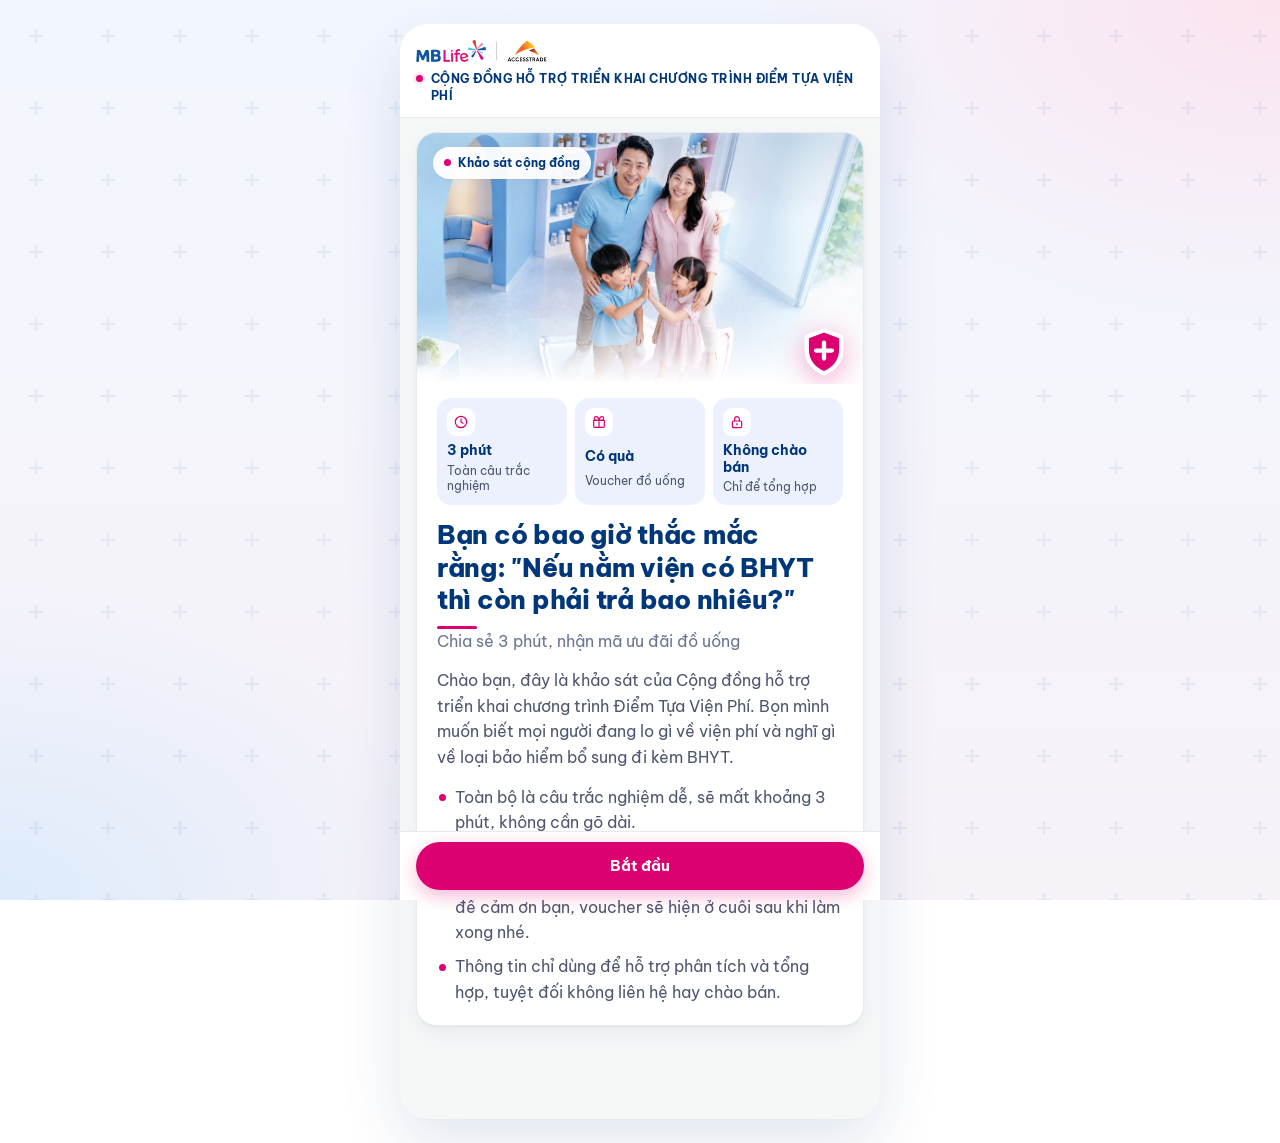
==== commit e9a91aae: "Khảo sát: đổi tên cộng đồng, thêm hình ảnh và chi tiết giao diện - Đổi "Cộng đồng hỗ trợ chương trìn" ====
--- a/khao-sat/index.html
+++ b/khao-sat/index.html
@@ -4,7 +4,7 @@
 <meta charset="utf-8">
 <meta name="viewport" content="width=device-width, initial-scale=1, viewport-fit=cover">
 <title>Khảo sát Điểm Tựa Viện Phí</title>
-<meta name="description" content="Khảo sát 3 phút của Cộng đồng hỗ trợ chương trình Điểm Tựa Viện Phí về chi phí nằm viện và bảo hiểm đi kèm BHYT.">
+<meta name="description" content="Khảo sát 3 phút của Cộng đồng hỗ trợ triển khai chương trình Điểm Tựa Viện Phí về chi phí nằm viện và bảo hiểm đi kèm BHYT.">
 <meta name="robots" content="noindex, nofollow">
 <link rel="icon" type="image/svg+xml" href="../assets/img/favicon.svg">
 <meta name="theme-color" content="#00377A">
@@ -18,11 +18,19 @@
 <body class="ks-body">
 
 <div class="ks-shell" id="ks-shell">
+  <header class="ks-brandbar">
+    <span class="brand-logos">
+      <img src="../assets/img/logo-mblife.png" alt="MB Life" width="80" height="26">
+      <span class="brand-logos__sep" aria-hidden="true"></span>
+      <img src="../assets/img/logo-accesstrade.png" alt="ACCESSTRADE" width="80" height="26">
+    </span>
+    <div class="ks-brand">Cộng đồng hỗ trợ triển khai chương trình Điểm Tựa Viện Phí</div>
+  </header>
   <div class="ks-top" id="ks-top">
-    <div class="ks-brand">Cộng đồng hỗ trợ chương trình Điểm Tựa Viện Phí</div>
     <div class="ks-progress" id="ks-progress">
       <div class="ks-progress__row"><span id="ks-progress-label"></span><span class="ks-progress__pct" id="ks-progress-pct"></span></div>
       <div class="ks-progress__bar"><span class="ks-progress__fill" id="ks-progress-fill"></span></div>
+      <ol class="ks-steps" id="ks-steps" aria-hidden="true"></ol>
     </div>
   </div>
   <main class="ks-main" id="ks-main"><div class="card ks-card" id="ks-card"></div></main>
--- a/assets/css/khao-sat.css
+++ b/assets/css/khao-sat.css
@@ -6,20 +6,41 @@
 
 .ks-shell { display: flex; flex-direction: column; min-height: 100vh; max-width: 480px; margin: 0 auto; width: 100%; background: var(--page); }
 
-/* identity bar + progress, sticky trên cùng */
-.ks-top { position: sticky; top: 0; z-index: 10; background: var(--page); padding: max(10px, env(safe-area-inset-top, 0px)) 16px 10px; display: grid; gap: 10px; }
-.ks-brand { display: flex; align-items: center; gap: 8px; font-size: 12.5px; font-weight: 700; letter-spacing: .04em; text-transform: uppercase; color: var(--navy); }
-.ks-brand::before { content: ""; width: 7px; height: 7px; border-radius: 50%; background: var(--pink); flex: none; }
+/* thanh nhận diện: logo MB Life trước ACCESSTRADE (giống topbar trang chính), cuộn theo trang */
+.ks-brandbar { background: rgba(255,255,255,.94); border-radius: 0 0 20px 20px; box-shadow: var(--shadow-card); margin: 0 12px; padding: max(12px, env(safe-area-inset-top, 0px)) 16px 12px; display: grid; gap: 8px; position: relative; z-index: 11; }
+.ks-brandbar .brand-logos img { height: 22px; }
+.ks-brand { display: flex; align-items: flex-start; gap: 8px; font-size: 12px; line-height: 1.45; font-weight: 700; letter-spacing: .04em; text-transform: uppercase; color: var(--navy); }
+.ks-brand::before { content: ""; width: 7px; height: 7px; margin-top: .45em; border-radius: 50%; background: var(--pink); flex: none; box-shadow: 0 0 0 3px var(--pink-tint); }
+
+/* tiến độ: ghim trên cùng khi đang làm câu hỏi */
+.ks-top { position: sticky; top: 0; z-index: 10; background: var(--page); padding: 0 16px; }
 .ks-progress { display: none; }
-.ks-progress.is-on { display: grid; gap: 6px; }
+.ks-progress.is-on { display: grid; gap: 6px; padding: max(10px, env(safe-area-inset-top, 0px)) 0 10px; }
 .ks-progress__row { display: flex; justify-content: space-between; align-items: baseline; font-size: 12.5px; font-weight: 700; letter-spacing: .04em; text-transform: uppercase; color: var(--muted-2); }
 .ks-progress__pct { font-family: var(--f-num); font-size: 14px; font-weight: 700; color: var(--navy); text-transform: none; letter-spacing: 0; }
 .ks-progress__bar { height: 6px; border-radius: 6px; background: var(--blue-tint); overflow: hidden; }
-.ks-progress__fill { display: block; height: 100%; width: 15%; background: var(--pink); border-radius: 6px; transition: width .35s ease; }
+.ks-progress__fill { display: block; height: 100%; width: 15%; background: linear-gradient(90deg, #F04B9A, var(--pink)); border-radius: 6px; transition: width .35s ease; }
+.ks-steps { list-style: none; margin: 4px 0 0; padding: 0; display: grid; grid-template-columns: repeat(4, 1fr); gap: 4px; }
+.ks-step { display: flex; align-items: center; gap: 6px; min-width: 0; font-size: 11.5px; font-weight: 600; color: var(--muted-2); }
+.ks-step__dot { flex: none; width: 22px; height: 22px; border-radius: 50%; display: grid; place-items: center; background: #fff; border: 1px solid var(--line-2); color: var(--muted-2); transition: background .2s, color .2s, border-color .2s; }
+.ks-step__dot svg { width: 12px; height: 12px; }
+.ks-step__label { white-space: nowrap; overflow: hidden; text-overflow: ellipsis; }
+.ks-step.is-on { color: var(--navy); }
+.ks-step.is-on .ks-step__dot { border-color: var(--pink); color: var(--pink); box-shadow: 0 0 0 3px var(--pink-tint); }
+.ks-step.is-done .ks-step__dot { background: var(--pink); border-color: var(--pink); color: #fff; }
+.ks-step.is-done .ks-step__dot svg { stroke-width: 3; }
 
 /* vùng nội dung cuộn dọc, không bao giờ cuộn ngang */
-.ks-main { flex: 1; min-width: 0; overflow-x: hidden; padding: 4px 16px 24px; display: flex; }
-.ks-card { width: 100%; align-self: flex-start; animation: ks-in .22s ease; }
+.ks-main { flex: 1; min-width: 0; overflow-x: hidden; padding: 14px 16px 24px; display: flex; }
+.ks-card { width: 100%; align-self: flex-start; animation: ks-in .22s ease; position: relative; overflow: hidden; isolation: isolate; }
+/* khiên mờ góc phải trên mỗi thẻ, cùng kiểu watermark ở hero trang chính */
+.ks-card::after { content: ""; position: absolute; top: -26px; right: -26px; width: 130px; height: 130px; z-index: -1; pointer-events: none; opacity: .05;
+  background: no-repeat center / contain url("data:image/svg+xml,%3Csvg xmlns='http://www.w3.org/2000/svg' viewBox='0 0 200 200'%3E%3Cpath d='M100 8 L180 38 V96 C180 146 146 180 100 194 C54 180 20 146 20 96 V38 Z' fill='none' stroke='%2300377A' stroke-width='6'/%3E%3Cpath d='M100 66 V126 M70 96 H130' stroke='%2300377A' stroke-width='8' stroke-linecap='round'/%3E%3C/svg%3E"); }
+
+/* nhãn phần ở đầu thẻ câu hỏi */
+.ks-sec { display: flex; align-items: center; gap: 10px; font-size: 12px; font-weight: 700; letter-spacing: .06em; text-transform: uppercase; color: var(--muted-2); }
+.ks-sec__icon { flex: none; width: 32px; height: 32px; border-radius: 10px; display: grid; place-items: center; background: linear-gradient(140deg, var(--blue-tint), var(--pink-tint)); color: var(--navy); }
+.ks-sec__icon svg { width: 17px; height: 17px; }
 @keyframes ks-in { from { opacity: 0; transform: translateY(6px); } to { opacity: 1; transform: none; } }
 
 .ks-q { font-size: 20px; font-weight: 800; color: var(--navy); margin: 0; }
@@ -28,7 +49,9 @@
 
 /* đáp án dạng thẻ full-width */
 .ks-opts { display: grid; gap: 10px; margin-top: 14px; }
-.ks-opt { position: relative; display: flex; align-items: center; gap: 12px; text-align: left; width: 100%; background: #fff; border: 1px solid var(--line); border-radius: 12px; padding: 13px 14px; font: inherit; font-size: 15.5px; color: var(--navy); cursor: pointer; transition: background .15s, border-color .15s, opacity .15s; }
+.ks-opt { position: relative; display: flex; align-items: center; gap: 12px; text-align: left; width: 100%; background: #fff; border: 1px solid var(--line); border-radius: 12px; padding: 13px 14px; font: inherit; font-size: 15.5px; color: var(--navy); cursor: pointer; transition: background .15s, border-color .15s, opacity .15s, box-shadow .15s; }
+@media (hover: hover) { .ks-opt:not(.is-selected):not(.is-locked):hover { border-color: var(--pink-lite); box-shadow: 0 4px 14px rgba(0,55,122,.06); } }
+.ks-opt.is-selected { box-shadow: 0 4px 14px rgba(221,0,113,.10); }
 .ks-opt__mark { flex: none; width: 18px; height: 18px; border-radius: 50%; border: 1.5px solid var(--navy); display: grid; place-items: center; }
 .ks-opt[data-shape="square"] .ks-opt__mark { border-radius: 5px; }
 .ks-opt__mark::after { content: ""; width: 9px; height: 9px; border-radius: 50%; background: var(--pink); opacity: 0; transform: scale(.4); transition: opacity .12s, transform .12s; }
@@ -43,8 +66,11 @@
 
 /* thang điểm 1-5 */
 .ks-scale { display: flex; gap: 8px; margin-top: 16px; }
-.ks-scale__btn { flex: 1; aspect-ratio: 1; border-radius: 12px; border: 1px solid var(--line); background: #fff; font-family: var(--f-num); font-size: 19px; font-weight: 700; color: var(--navy); cursor: pointer; }
-.ks-scale__btn.is-selected { background: var(--pink); border-color: var(--pink); color: #fff; }
+.ks-scale__btn { flex: 1; aspect-ratio: 1; border-radius: 12px; border: 1px solid var(--line); background: #fff; font-family: var(--f-num); font-size: 19px; font-weight: 700; color: var(--navy); cursor: pointer; transition: border-color .15s, background .15s; }
+.ks-scale__btn:nth-child(4) { background: #FEF6FA; }
+.ks-scale__btn:nth-child(5) { background: var(--pink-tint); }
+@media (hover: hover) { .ks-scale__btn:hover { border-color: var(--pink); } }
+.ks-scale__btn.is-selected { background: var(--pink); border-color: var(--pink); color: #fff; box-shadow: var(--shadow-pink); }
 .ks-scale__labels { display: flex; justify-content: space-between; margin-top: 8px; font-size: 12px; color: var(--muted-2); }
 
 /* ô Zalo + consent (Phần D) */
@@ -74,6 +100,18 @@
 
 /* màn mở đầu */
 .ks-welcome { display: grid; gap: 14px; }
+.ks-hero { position: relative; margin: -20px -20px 0; aspect-ratio: 16/9; overflow: hidden; background: var(--sky-soft); }
+.ks-hero img { width: 100%; height: 100%; object-fit: cover; object-position: 50% 20%; display: block; }
+.ks-hero::after { content: ""; position: absolute; inset: 0; background: linear-gradient(180deg, rgba(0,55,122,.10) 0%, rgba(255,255,255,0) 35%, rgba(255,255,255,0) 70%, #fff 100%); pointer-events: none; }
+.ks-hero__chip { position: absolute; left: 16px; top: 14px; z-index: 1; display: inline-flex; align-items: center; gap: 7px; background: rgba(255,255,255,.94); color: var(--navy); font-size: 12px; font-weight: 700; padding: 6px 11px; border-radius: 999px; box-shadow: var(--shadow-card); }
+.ks-hero__chip::before { content: ""; width: 7px; height: 7px; border-radius: 50%; background: var(--pink); }
+.ks-hero__shield { position: absolute; right: 16px; bottom: 6px; z-index: 1; width: 46px; height: 52px; filter: drop-shadow(0 6px 14px rgba(221,0,113,.35)); }
+.ks-stats { list-style: none; margin: 0; padding: 0; display: grid; grid-template-columns: repeat(3, 1fr); gap: 8px; }
+.ks-stat { display: grid; justify-items: start; gap: 2px; min-width: 0; background: var(--blue-tint); border-radius: 14px; padding: 10px 10px 11px; }
+.ks-stat__icon { width: 28px; height: 28px; border-radius: 9px; background: #fff; color: var(--pink); display: grid; place-items: center; margin-bottom: 4px; }
+.ks-stat__icon svg { width: 16px; height: 16px; }
+.ks-stat b { color: var(--navy); font-size: 13.5px; line-height: 1.3; }
+.ks-stat small { color: var(--muted); font-size: 11.5px; line-height: 1.35; }
 .ks-welcome .card__title { font-size: 26px; font-weight: 800; color: var(--navy); position: relative; padding-bottom: 12px; }
 .ks-welcome .card__title::after { content: ""; position: absolute; left: 0; bottom: 0; width: 40px; height: 3px; border-radius: 3px; background: var(--pink); }
 .ks-welcome .card__sub { font-size: 15.5px; color: var(--muted-2); }
@@ -82,17 +120,47 @@
 
 /* video + 4 ý sản phẩm */
 .ks-video { position: relative; width: 100%; aspect-ratio: 16/9; border-radius: var(--media-radius); overflow: hidden; background: var(--sky-soft); border: var(--media-border); }
-.ks-video img, .ks-video iframe { width: 100%; height: 100%; object-fit: cover; display: block; border: 0; }
+.ks-video img, .ks-video iframe, .ks-video video { width: 100%; height: 100%; object-fit: cover; display: block; border: 0; }
 .ks-video__play { position: absolute; inset: 0; display: grid; place-items: center; background: rgba(0,55,122,.18); border: 0; cursor: pointer; }
 .ks-video__play span { width: 56px; height: 56px; border-radius: 50%; background: var(--pink); color: #fff; display: grid; place-items: center; box-shadow: var(--shadow-pink); }
 .ks-video__play span svg { width: 22px; height: 22px; }
-.ks-points { background: var(--blue-tint); border-radius: 12px; padding: 14px; margin-top: 12px; }
-.ks-points .dots { gap: 10px; }
-.ks-points .dots li { font-size: 14.5px; }
+.ks-points { list-style: none; margin: 0; padding: 0; display: grid; gap: 10px; }
+.ks-points li { display: flex; gap: 12px; align-items: flex-start; background: var(--blue-tint); border-radius: 14px; padding: 12px 14px; font-size: 14.5px; line-height: 1.55; }
+.ks-points__icon { flex: none; width: 34px; height: 34px; border-radius: 10px; background: #fff; color: var(--pink); display: grid; place-items: center; }
+.ks-points__icon svg { width: 18px; height: 18px; }
+
+/* sơ đồ 2 lớp chi trả */
+.ks-layers { border: 1px solid var(--line); border-radius: 16px; padding: 14px; display: grid; gap: 12px; background: linear-gradient(160deg, #fff 40%, #FFF7FB); }
+.ks-layers__head { display: flex; align-items: center; gap: 8px; font-size: 13px; font-weight: 700; color: var(--navy); }
+.ks-layers__icon { width: 26px; height: 26px; border-radius: 8px; background: var(--blue-tint); display: grid; place-items: center; }
+.ks-layers__icon svg { width: 15px; height: 15px; }
+.ks-layers__bar { display: flex; height: 18px; border-radius: 9px; overflow: hidden; background: var(--line); }
+.ks-layers__a { flex: 3; background: var(--navy); }
+.ks-layers__b { flex: 2; background: repeating-linear-gradient(135deg, var(--pink) 0 8px, #E8338A 8px 16px); }
+.ks-layers__legend { display: grid; grid-template-columns: 1fr auto 1fr; gap: 8px; align-items: start; }
+.ks-layers__item { display: grid; gap: 1px; padding-left: 10px; border-left: 3px solid var(--navy); min-width: 0; }
+.ks-layers__item--b { border-left-color: var(--pink); }
+.ks-layers__item small { font-size: 11px; font-weight: 700; letter-spacing: .06em; text-transform: uppercase; color: var(--muted-2); }
+.ks-layers__item b { font-size: 14px; color: var(--navy); line-height: 1.3; }
+.ks-layers__item--b b { color: var(--pink); }
+.ks-layers__item span { font-size: 12.5px; color: var(--muted); line-height: 1.4; }
+.ks-layers__plus { align-self: center; width: 22px; height: 22px; border-radius: 50%; background: var(--pink-tint); color: var(--pink); font-weight: 800; display: grid; place-items: center; font-size: 15px; line-height: 1; }
 
 /* trang cảm ơn */
-.ks-voucher { border: 1.5px dashed var(--pink); background: var(--pink-tint); border-radius: 16px; padding: 16px; display: grid; gap: 10px; }
+.ks-done { display: grid; justify-items: center; text-align: center; gap: 8px; }
+.ks-done__art { width: 160px; height: 120px; margin: -4px 0 -6px; }
+.ks-done .card__title { font-size: 22px; }
+@media (prefers-reduced-motion: no-preference) { .ks-done__art { animation: ks-pop .5s cubic-bezier(.2,1.4,.4,1) both; } }
+@keyframes ks-pop { from { transform: scale(.6); opacity: 0; } to { transform: none; opacity: 1; } }
+/* phiếu quà: khuyết hai bên như vé */
+.ks-voucher { position: relative; border: 1.5px dashed var(--pink); background: var(--pink-tint); border-radius: 16px; padding: 16px 18px; display: grid; gap: 10px;
+  -webkit-mask: radial-gradient(circle 9px at 0 50%, transparent 98%, #000) left / 51% 100% no-repeat, radial-gradient(circle 9px at 100% 50%, transparent 98%, #000) right / 51% 100% no-repeat;
+          mask: radial-gradient(circle 9px at 0 50%, transparent 98%, #000) left / 51% 100% no-repeat, radial-gradient(circle 9px at 100% 50%, transparent 98%, #000) right / 51% 100% no-repeat; }
+.ks-voucher__icon { position: absolute; top: 14px; right: 16px; width: 34px; height: 34px; border-radius: 10px; background: #fff; color: var(--pink); display: grid; place-items: center; }
+.ks-voucher__icon svg { width: 18px; height: 18px; }
 .ks-voucher__title { font-size: 13px; font-weight: 700; letter-spacing: .04em; text-transform: uppercase; color: var(--pink-hover); }
+.ks-foot-logos { display: flex; justify-content: center; margin-top: 18px; padding-top: 16px; border-top: 1px solid var(--line); }
+.ks-foot-logos .brand-logos img { height: 20px; }
 .ks-actions { display: grid; gap: 10px; margin-top: 14px; }
 .ks-action { display: flex; align-items: center; gap: 12px; background: var(--blue-tint); border-radius: 14px; padding: 13px 14px; text-decoration: none; color: var(--ink); }
 .ks-action__icon { flex: none; width: 36px; height: 36px; border-radius: 10px; background: #fff; color: var(--navy); display: grid; place-items: center; }
@@ -106,7 +174,19 @@
 .ks-grid2 .ks-action__go { display: none; }
 .ks-foot-note { font-size: 12px; color: var(--muted-2); text-align: center; margin-top: 16px; padding: 0 4px 8px; }
 
+/* màn rộng: nền chuyển màu xanh nhạt sang hồng nhạt như hero trang chính, thêm dấu cộng y tế mờ */
 @media (min-width: 640px) {
-  .ks-shell { margin-top: 24px; margin-bottom: 24px; border-radius: var(--r-lg); box-shadow: var(--shadow-card); overflow: hidden; }
+  body.ks-body {
+    background:
+      url("data:image/svg+xml,%3Csvg xmlns='http://www.w3.org/2000/svg' width='72' height='72'%3E%3Cpath d='M36 30v12M30 36h12' stroke='%2300377A' stroke-opacity='.06' stroke-width='2.5' stroke-linecap='round'/%3E%3C/svg%3E"),
+      radial-gradient(70% 60% at 100% 0%, #FBE3EF 0%, rgba(251,227,239,0) 60%),
+      radial-gradient(60% 60% at 0% 100%, #DDEBFB 0%, rgba(221,235,251,0) 60%),
+      linear-gradient(180deg, #F2F6FE, #F7F2F8);
+    background-attachment: fixed;
+  }
+  .ks-shell { margin-top: 24px; margin-bottom: 24px; border-radius: var(--r-lg); box-shadow: 0 24px 60px rgba(0,55,122,.12); overflow: clip; }
+  .ks-brandbar { margin: 0; border-radius: 0; box-shadow: none; border-bottom: 1px solid var(--line); padding-top: 16px; }
   .ks-top { background: var(--page); }
 }
+.ks-bottom .btn--ghost { padding: 6px 16px; }
+.ks-bottom .btn--ghost svg { width: 18px; height: 18px; display: block; }
